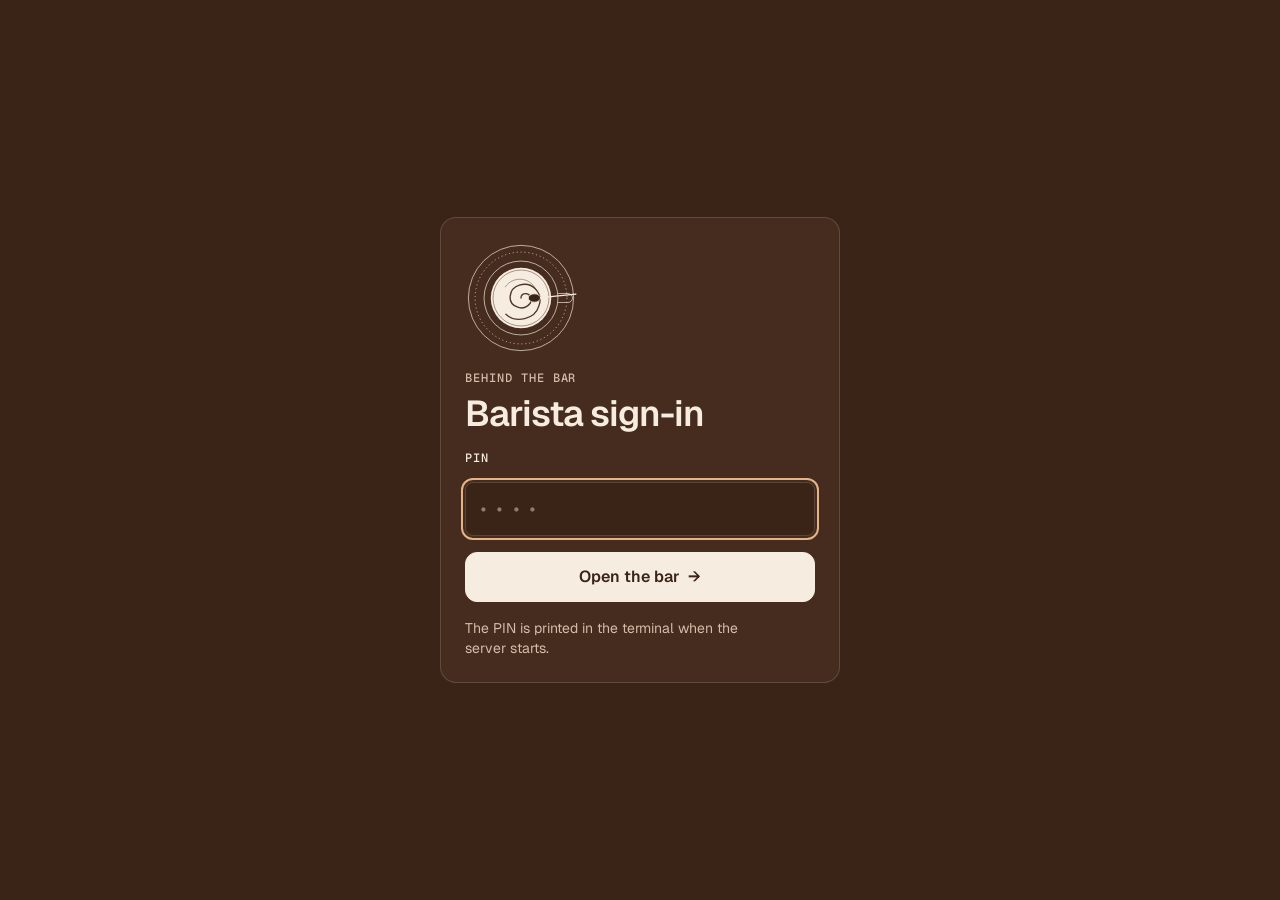
==== public/admin.html @ 58d8af4f "Build the coffee ordering app Guests order from their phone (name, drink, options, sugar, notes), fo" ====
<!doctype html>
<html lang="en">
<head>
<meta charset="utf-8">
<meta name="viewport" content="width=device-width, initial-scale=1, viewport-fit=cover">
<title>Barista · House Coffee Bar</title>
<meta name="description" content="The barista's side of the house coffee bar: the queue, the menu and the ready call.">
<meta name="theme-color" content="#3a2418">
<meta name="robots" content="noindex">
<link rel="icon" href="data:image/svg+xml,%3Csvg xmlns='http://www.w3.org/2000/svg' viewBox='0 0 64 64'%3E%3Ccircle cx='32' cy='32' r='30' fill='%232b1a12'/%3E%3Ccircle cx='32' cy='32' r='20' fill='%236b3f26'/%3E%3Cpath d='M32 26c0-4 6-5 7-1 2 6-5 10-10 8-8-3-6-14 2-16' fill='none' stroke='%23d9b38c' stroke-width='3' stroke-linecap='round'/%3E%3C/svg%3E">
<link rel="preconnect" href="https://fonts.googleapis.com">
<link rel="preconnect" href="https://fonts.gstatic.com" crossorigin>
<link href="https://fonts.googleapis.com/css2?family=Geist:wght@400;500;600&family=Geist+Mono:wght@500;600&display=swap" rel="stylesheet">
<link rel="stylesheet" href="app.css">
<link rel="stylesheet" href="admin.css">
</head>
<body class="admin">

<!-- PIN gate -->
<main class="login" id="login" hidden>
  <form class="login-box card" id="login-form" data-enter>
    <div class="login-cup" id="login-cup"></div>
    <div>
      <span class="label mute">Behind the bar</span>
      <h1>Barista sign-in</h1>
    </div>
    <label class="label" for="pin">PIN</label>
    <input class="input pin" id="pin" inputmode="numeric" autocomplete="current-password" type="password" maxlength="12" placeholder="••••">
    <p class="error" id="pin-error" role="alert"></p>
    <button class="btn wide" type="submit">Open the bar <span class="arrow" aria-hidden="true">→</span></button>
    <p class="mute small-print">The PIN is printed in the terminal when the server starts.</p>
  </form>
</main>

<div id="app" hidden>
  <header class="bar dark">
    <div class="mark label">
      <svg viewBox="0 0 64 64" aria-hidden="true"><circle cx="32" cy="32" r="30" fill="#faf6f0"/><circle cx="32" cy="32" r="19" fill="#6b3f26"/><path d="M32 27c0-4 6-5 7-1 2 6-5 10-10 8-8-3-6-14 2-16" fill="none" stroke="#d9b38c" stroke-width="3" stroke-linecap="round"/></svg>
      <span data-house>House Coffee Bar</span>
    </div>
    <label class="switch" title="Let guests place orders">
      <input type="checkbox" id="open-toggle">
      <span class="switch-track" aria-hidden="true"><span class="switch-knob"></span></span>
      <span class="switch-label" id="open-label">Open</span>
    </label>
  </header>

  <nav class="tabs" aria-label="Barista sections">
    <div class="tabs-inner" role="tablist">
      <button role="tab" class="tab" data-tab="queue" aria-selected="true">Queue <span class="count" id="tab-count"></span></button>
      <button role="tab" class="tab" data-tab="menu" aria-selected="false">Menu</button>
      <button role="tab" class="tab" data-tab="options" aria-selected="false">Options</button>
      <button role="tab" class="tab" data-tab="settings" aria-selected="false">Settings</button>
    </div>
  </nav>

  <main class="admin-main">
    <!-- QUEUE -->
    <section class="panel" id="tab-queue" role="tabpanel" aria-labelledby="h-queue">
      <div class="panel-head">
        <h1 id="h-queue">Tonight's queue</h1>
        <p class="mute" id="guest-link"></p>
      </div>
      <div class="board">
        <div class="lane" data-lane="queued"><h2 class="lane-title">In line <span class="count" data-count="queued"></span></h2><div class="lane-body" id="lane-queued"></div></div>
        <div class="lane" data-lane="making"><h2 class="lane-title">Brewing <span class="count" data-count="making"></span></h2><div class="lane-body" id="lane-making"></div></div>
        <div class="lane" data-lane="ready"><h2 class="lane-title">Ready for pickup <span class="count" data-count="ready"></span></h2><div class="lane-body" id="lane-ready"></div></div>
      </div>
      <details class="history">
        <summary>Picked up &amp; cancelled <span class="count" id="history-count"></span></summary>
        <div id="history"></div>
      </details>
    </section>

    <!-- MENU -->
    <section class="panel" id="tab-menu" role="tabpanel" aria-labelledby="h-menu" hidden>
      <div class="panel-head">
        <h1 id="h-menu">What you're making</h1>
        <p class="mute">Switch a drink off when you run out of something. Guests only see what's on.</p>
      </div>
      <div class="split">
        <div id="menu-list" class="stack"></div>
        <form class="card form-card" id="drink-form">
          <h2 id="drink-form-title">Add a drink</h2>
          <input type="hidden" name="id">
          <div class="field"><label class="label" for="d-name">Name</label><input class="input" id="d-name" name="name" maxlength="40" placeholder="Cortado"></div>
          <div class="field"><label class="label" for="d-desc">Short description <span class="hint">Optional</span></label><input class="input" id="d-desc" name="description" maxlength="90" placeholder="Espresso cut with a little warm milk"></div>
          <fieldset class="field" style="border:0;padding:0;margin-inline:0"><legend class="label" style="margin-bottom:8px">Options guests can pick</legend><div class="chips" id="d-options"></div></fieldset>
          <p class="error" id="drink-error" role="alert"></p>
          <div class="row-actions">
            <button class="btn" type="submit" id="drink-submit">Add to the menu</button>
            <button class="text-btn" type="button" id="drink-cancel" hidden>Cancel edit</button>
          </div>
        </form>
      </div>
    </section>

    <!-- OPTIONS -->
    <section class="panel" id="tab-options" role="tabpanel" aria-labelledby="h-options" hidden>
      <div class="panel-head">
        <h1 id="h-options">Drink options</h1>
        <p class="mute">Milk, temperature, shots, syrups. The first choice is the default.</p>
      </div>
      <div class="split">
        <div id="group-list" class="stack"></div>
        <form class="card form-card" id="group-form">
          <h2 id="group-form-title">Add an option</h2>
          <input type="hidden" name="id">
          <div class="field"><label class="label" for="g-name">Name</label><input class="input" id="g-name" name="name" maxlength="30" placeholder="Syrup"></div>
          <div class="field"><label class="label" for="g-choices">Choices <span class="hint">Comma separated</span></label><input class="input" id="g-choices" name="choices" placeholder="None, Vanilla, Caramel, Hazelnut"></div>
          <p class="error" id="group-error" role="alert"></p>
          <div class="row-actions">
            <button class="btn" type="submit" id="group-submit">Add option</button>
            <button class="text-btn" type="button" id="group-cancel" hidden>Cancel edit</button>
          </div>
        </form>
      </div>
    </section>

    <!-- SETTINGS -->
    <section class="panel" id="tab-settings" role="tabpanel" aria-labelledby="h-settings" hidden>
      <div class="panel-head"><h1 id="h-settings">Settings</h1></div>
      <div class="split">
        <form class="card form-card" id="settings-form">
          <h2>Your bar</h2>
          <div class="field"><label class="label" for="s-house">Bar name</label><input class="input" id="s-house" name="houseName" maxlength="40"></div>
          <div class="field"><label class="label" for="s-pin">New PIN <span class="hint">Leave blank to keep it</span></label><input class="input" id="s-pin" name="pin" type="password" inputmode="numeric" autocomplete="new-password" maxlength="12"></div>
          <p class="error" id="settings-error" role="alert"></p>
          <div class="row-actions"><button class="btn" type="submit">Save settings</button></div>
        </form>
        <div class="card form-card">
          <h2>Sounds</h2>
          <p class="mute">A two-note chime plays here when a new order comes in. Browsers need one tap before they allow sound.</p>
          <div class="row-actions"><button class="btn line" type="button" id="test-sound">Play the chime</button></div>
          <hr class="rule">
          <button class="text-btn" type="button" id="sign-out">Sign out of this device</button>
        </div>
      </div>
    </section>
  </main>
</div>

<div class="toast" id="toast" role="status" aria-live="polite"></div>

<script src="common.js"></script>
<script src="admin.js"></script>
</body>
</html>
---- public/app.css ----
/* Coffee Cart — warm brown, mobile first. One typeface (Geist), Geist Mono for numbers and labels.
   Sizes sit on the Tailwind type scale; spacing uses 2/4/8/12/16/24/32/40/48/64/80/96 only. */
:root {
  --bg: #3a2418;
  --surface: #452c1e;
  --raised: #523625;
  --ink: #f6ecdf;
  --mute: #d2bda9;
  --line: rgba(246, 236, 223, .16);
  --line-strong: rgba(246, 236, 223, .42);
  --crema: #e3b488;
  --ok: #b4d99a;
  --warn: #f0a37e;
  --sans: "Geist", system-ui, -apple-system, "Segoe UI", sans-serif;
  --mono: "Geist Mono", ui-monospace, "SFMono-Regular", Menlo, monospace;
  --ease: cubic-bezier(0.22, 1, 0.36, 1);
  --gutter: 16px;
  --nav: 64px;
  color-scheme: dark;
}
@media (min-width: 768px) { :root { --gutter: 32px; } }

* { box-sizing: border-box; }
html { -webkit-text-size-adjust: 100%; scroll-behavior: smooth; background: var(--bg); }
body { margin: 0; background: var(--bg); color: var(--ink); font: 400 16px/24px var(--sans); -webkit-font-smoothing: antialiased; }
img, svg, canvas { display: block; }
button, input, textarea { font: inherit; color: inherit; }
a { color: inherit; }
h1, h2, h3, p { margin: 0; }
h1, h2, h3 { text-wrap: balance; letter-spacing: -0.03em; }
p { text-wrap: pretty; }
em { font-style: normal; color: var(--crema); }
::selection { background: var(--ink); color: var(--bg); }
.sr-only { position: absolute; width: 1px; height: 1px; overflow: hidden; clip: rect(0 0 0 0); white-space: nowrap; }
.skip { position: fixed; left: 16px; top: -96px; z-index: 100; background: var(--ink); color: var(--bg); padding: 12px 16px; border-radius: 8px; text-decoration: none; }
.skip:focus { top: 8px; }
:focus-visible { outline: 2px solid var(--crema); outline-offset: 2px; border-radius: 4px; }

/* ---------- text styles ---------- */
.heading-1 { font: 600 48px/1 var(--sans); }
.heading-2 { font: 600 36px/40px var(--sans); }
.heading-3 { font: 600 30px/36px var(--sans); }
.heading-5 { font: 600 24px/32px var(--sans); }
@media (min-width: 768px) {
  .heading-1 { font-size: 72px; }
  .heading-2 { font: 600 48px/1 var(--sans); }
  .heading-3 { font: 600 36px/40px var(--sans); }
}
.title-2 { font: 500 18px/28px var(--sans); letter-spacing: -0.01em; }
.body-3 { font: 400 16px/24px var(--sans); }
.body-6 { font: 400 14px/20px var(--sans); }
.label, .caption-4 { font: 500 12px/16px var(--mono); letter-spacing: .08em; text-transform: uppercase; }
.mute { color: var(--mute); }

/* ---------- floating nav ---------- */
.bar {
  position: fixed; top: 12px; left: 50%; transform: translateX(-50%); z-index: 30;
  display: flex; align-items: center; justify-content: space-between; gap: 16px;
  width: max-content; max-width: calc(100% - 32px);
  padding: 8px 8px 8px 12px; border-radius: 16px;
  background: rgba(69, 44, 30, .72); border: 1px solid var(--line);
  backdrop-filter: blur(16px); -webkit-backdrop-filter: blur(16px);
}
.mark { display: inline-flex; align-items: center; gap: 8px; min-height: 32px; text-decoration: none; min-width: 0; }
.mark span { white-space: nowrap; overflow: hidden; text-overflow: ellipsis; }
.mark svg { width: 20px; height: 20px; flex: none; }
.status { display: inline-flex; align-items: center; gap: 8px; white-space: nowrap; padding: 8px 12px; border-radius: 8px; background: var(--raised); }
.dot { width: 8px; height: 8px; border-radius: 50%; background: var(--ok); animation: blink 2.4s var(--ease) infinite alternate; }
.status.closed .dot { background: var(--warn); animation: none; }
@keyframes blink { to { opacity: .3; } }

/* ---------- buttons ---------- */
.btn {
  display: inline-flex; align-items: center; justify-content: center; gap: 8px;
  min-height: 48px; padding: 12px 16px; border-radius: 12px;
  border: 1px solid var(--ink); background: var(--ink); color: var(--bg);
  font: 600 16px/24px var(--sans); text-decoration: none; cursor: pointer;
  transition: transform .5s var(--ease), opacity .3s var(--ease);
}
.btn:hover { transform: translateY(-2px); }
.btn:active { transform: scale(.98); }
.btn[disabled] { opacity: .5; cursor: not-allowed; transform: none; }
.btn .arrow { transition: transform .5s var(--ease); }
.btn:hover .arrow { transform: translateX(4px); }
.btn.line { background: transparent; color: var(--ink); border-color: var(--line-strong); }
.btn.wide { width: 100%; }
.btn.small { min-height: 44px; padding: 8px 12px; font: 600 14px/20px var(--sans); border-radius: 8px; }
.btn.ok { background: var(--ok); border-color: var(--ok); }

.text-btn {
  display: inline-flex; align-items: center; min-height: 44px; padding: 0 4px;
  background: none; border: 0; cursor: pointer; text-decoration: underline; text-underline-offset: 4px;
  text-decoration-color: var(--line-strong);
  font: 500 14px/20px var(--sans); color: var(--mute);
  transition: opacity .3s var(--ease);
}
.text-btn:hover { color: var(--ink); }
.text-btn:active { transform: translateY(1px); }

/* ---------- hero ---------- */
.hero {
  position: relative; min-height: 100svh; overflow: hidden;
  display: grid; grid-template-rows: 1fr auto; gap: 24px;
  padding: calc(var(--nav) + 24px) var(--gutter) 32px;
}
.dots { position: absolute; inset: 0; width: 100%; height: 100%; pointer-events: none; }
.hero > :not(.dots) { position: relative; }
.hero-cup { align-self: center; justify-self: center; width: min(64vw, 288px); aspect-ratio: 1; color: var(--ink); }
.hero-copy { display: grid; gap: 16px; max-width: 680px; }
.hero h1 { background: linear-gradient(90deg, #fffaf3, #c9ae95); -webkit-background-clip: text; background-clip: text; color: transparent; padding-bottom: 4px; }
.hero-copy p { max-width: 680px; color: var(--mute); }
.proof { display: flex; flex-wrap: wrap; gap: 8px; }
.proof span { padding: 8px 12px; border-radius: 8px; border: 1px solid var(--line); background: rgba(58, 36, 24, .6); }
.proof b { font-weight: 500; color: var(--crema); }
@media (min-width: 768px) {
  .hero { grid-template-rows: 1fr; grid-template-columns: 1fr auto; align-items: end; gap: 48px; padding-bottom: 64px; max-width: 1152px; margin: 0 auto; }
  .hero-cup { order: 2; align-self: center; width: min(32vw, 384px); }
  .hero-copy .btn { width: max-content; }
}
[data-enter] .hero-cup, [data-enter] .hero-copy > * { animation: rise .8s var(--ease) both; }
[data-enter] .hero-copy > :nth-child(2) { animation-delay: .06s; }
[data-enter] .hero-copy > :nth-child(3) { animation-delay: .12s; }
[data-enter] .hero-copy > :nth-child(4) { animation-delay: .18s; }
[data-enter] .hero-copy > :nth-child(5) { animation-delay: .24s; }
@keyframes rise { from { opacity: 0; transform: translateY(32px); } }

/* ---------- sections ---------- */
.sect { padding: 64px var(--gutter); display: grid; gap: 24px; scroll-margin-top: var(--nav); max-width: 768px; margin: 0 auto; }
.sect-head { display: grid; gap: 12px; }
.reveal { opacity: 0; transform: translateY(32px); transition: opacity .7s var(--ease), transform .7s var(--ease); }
.reveal.in { opacity: 1; transform: none; }

/* ---------- form ---------- */
#order-form { display: grid; gap: 12px; }
.step { margin: 0; min-width: 0; display: grid; gap: 12px; padding: 16px; border: 1px solid var(--line); border-radius: 16px; background: var(--surface); }
.step-head { display: flex; justify-content: space-between; gap: 12px; }
.input, .textarea {
  width: 100%; min-height: 48px; padding: 12px; border-radius: 8px;
  border: 1px solid var(--line); background: var(--bg); font: 500 18px/28px var(--sans);
  transition: opacity .3s var(--ease);
}
.textarea { font: 400 16px/24px var(--sans); min-height: 80px; resize: vertical; }
.input::placeholder, .textarea::placeholder { color: rgba(246, 236, 223, .45); }
.input:focus, .textarea:focus { outline: 2px solid var(--crema); outline-offset: 2px; }
.input, .textarea { scroll-margin: 96px 0; }
.error { color: var(--warn); font: 500 14px/20px var(--sans); }
.error:empty { display: none; }

.menu { display: grid; gap: 8px; }
.drink { position: relative; display: block; cursor: pointer; }
.drink input { position: absolute; opacity: 0; pointer-events: none; scroll-margin: 96px 0; }
.drink-row {
  display: grid; grid-template-columns: 24px minmax(0, 1fr) 24px; gap: 4px 12px; align-items: center;
  padding: 12px; min-height: 64px; border-radius: 8px; border: 1px solid var(--line); background: var(--bg);
  transition: transform .5s var(--ease);
}
.drink-row .n { font: 500 12px/16px var(--mono); color: var(--mute); }
.drink-row .name { font: 600 20px/28px var(--sans); letter-spacing: -0.02em; }
.drink-row .desc { grid-column: 2; font: 400 14px/20px var(--sans); color: var(--mute); }
.drink-row::after { content: ""; grid-column: 3; grid-row: 1 / span 2; width: 20px; height: 20px; border-radius: 50%; border: 1px solid var(--line-strong); }
.drink:hover .drink-row { transform: translateY(-2px); }
.drink:active .drink-row { transform: scale(.98); }
.drink input:checked + .drink-row { background: var(--ink); color: var(--bg); border-color: var(--ink); }
.drink input:checked + .drink-row .n, .drink input:checked + .drink-row .desc { color: #6b4a36; }
.drink input:checked + .drink-row::after { border: 6px solid var(--bg); }
.drink input:focus-visible + .drink-row { outline: 2px solid var(--crema); outline-offset: 2px; }

.opt-groups { display: grid; gap: 16px; }
.opt-group { display: grid; gap: 8px; border: 0; padding: 0; margin: 0; min-width: 0; }
.opt-group[hidden], .step[hidden] { display: none; }
.toggles { display: flex; flex-wrap: wrap; gap: 8px; }
.toggle, .level { position: relative; }
.toggle input, .level input { position: absolute; opacity: 0; pointer-events: none; scroll-margin: 96px 0; }
.toggle span, .level span {
  display: inline-flex; align-items: center; justify-content: center; min-height: 44px; padding: 8px 16px;
  border-radius: 8px; border: 1px solid var(--line); background: var(--bg); cursor: pointer;
  font: 500 14px/20px var(--sans); transition: transform .5s var(--ease);
}
.toggle span:active, .level span:active { transform: scale(.98); }
.toggle input:checked + span, .level input:checked + span { background: var(--ink); color: var(--bg); border-color: var(--ink); }
.toggle input:focus-visible + span, .level input:focus-visible + span { outline: 2px solid var(--crema); outline-offset: 2px; }

.sugar { display: grid; grid-template-columns: 80px minmax(0, 1fr); gap: 16px; align-items: center; }
.sugar-cup { width: 80px; height: 80px; color: var(--ink); }
.sugar-cup .cube { transition: transform .5s var(--ease), opacity .3s var(--ease); }
.sugar-cup .cube.off { transform: translateY(-40px); opacity: 0; }
.sugar-now { font: 600 20px/28px var(--sans); letter-spacing: -0.02em; margin-bottom: 8px; }
.levels { display: grid; grid-template-columns: repeat(5, minmax(0, 1fr)); gap: 4px; }
.level span { width: 100%; padding: 8px 0; font-family: var(--mono); }
.level.fill span { background: var(--raised); }

.submit { position: sticky; bottom: 0; z-index: 5; padding: 12px 0 16px; background: var(--bg); }
.submit .btn { width: 100%; min-height: 56px; justify-content: space-between; padding: 12px 24px; }

/* ---------- ticket ---------- */
.ticket { display: grid; gap: 16px; padding: 24px 16px; border: 1px solid var(--line); border-radius: 16px; background: var(--surface); margin-bottom: 12px; }
.ticket-main { display: grid; grid-template-columns: minmax(0, 1fr) 112px; gap: 16px; align-items: center; }
.ticket-no { font: 600 96px/1 var(--mono); letter-spacing: -0.06em; }
.ticket-no small { display: block; font: 500 12px/16px var(--mono); letter-spacing: .08em; text-transform: uppercase; color: var(--mute); margin-bottom: 8px; }
.ticket-art { width: 112px; height: 112px; color: var(--ink); }
.ticket h3 { font: 600 24px/32px var(--sans); }
.ticket .spec { color: var(--mute); }
.track { list-style: none; margin: 0; padding: 0; display: grid; grid-template-columns: repeat(3, 1fr); gap: 4px; }
.track li { display: grid; gap: 8px; color: var(--mute); }
.track li::before { content: ""; height: 4px; border-radius: 2px; background: var(--line); transform-origin: left; }
.track li.done, .track li.now { color: var(--ink); }
.track li.done::before { background: var(--ink); }
.track li.now::before { background: var(--crema); animation: brew 1.6s var(--ease) infinite alternate; }
@keyframes brew { from { transform: scaleX(.2); opacity: .5; } to { transform: scaleX(1); opacity: 1; } }
.ticket.is-ready { border-color: var(--ok); }
.ticket.is-ready .ticket-no { color: var(--ok); }
.say { font: 500 18px/28px var(--sans); }
.row { display: flex; flex-wrap: wrap; gap: 8px 24px; align-items: center; }

/* ---------- queue ---------- */
.queue { list-style: none; margin: 0; padding: 0; display: grid; gap: 8px; }
.q {
  display: grid; grid-template-columns: 40px minmax(0, 1fr) auto; gap: 0 12px; align-items: center;
  padding: 12px 16px; border-radius: 12px; border: 1px solid var(--line); background: var(--surface);
}
.q .no { grid-row: 1 / span 2; font: 500 20px/28px var(--mono); color: var(--crema); }
.q .who { font: 600 18px/28px var(--sans); letter-spacing: -0.01em; overflow: hidden; text-overflow: ellipsis; white-space: nowrap; }
.q .what { grid-column: 2; grid-row: 2; color: var(--mute); overflow: hidden; text-overflow: ellipsis; white-space: nowrap; }
.q .st { grid-row: 1 / span 2; grid-column: 3; padding: 8px 12px; border-radius: 8px; background: var(--raised); }
.q.mine { border-color: var(--crema); }
.q.mine .who::after { content: " · you"; font-weight: 400; color: var(--crema); }
.st.making { color: var(--crema); }
.st.ready { color: var(--bg); background: var(--ok) !important; }
.empty { display: grid; grid-template-columns: 64px minmax(0, 1fr); gap: 16px; align-items: center; padding: 16px; border: 1px solid var(--line); border-radius: 16px; background: var(--surface); }
.empty .cup { width: 64px; height: 64px; color: var(--ink); }
.empty p { font: 500 18px/28px var(--sans); }

/* ---------- tagline reveal ---------- */
.tagline { padding: 96px var(--gutter); max-width: 768px; margin: 0 auto; }
.tagline p { max-width: 680px; }
.tagline .w { opacity: .3; transition: opacity .5s var(--ease); }
.tagline .w.on { opacity: 1; }

/* ---------- closing ---------- */
.closing { padding: 64px var(--gutter) 96px; max-width: 768px; margin: 0 auto; display: grid; gap: 24px; justify-items: start; }
.closing .cup { width: 96px; height: 96px; color: var(--ink); }
.closing .btn { width: 100%; justify-content: space-between; padding: 12px 24px; min-height: 56px; }
.foot { display: flex; justify-content: space-between; gap: 16px; flex-wrap: wrap; padding: 24px var(--gutter) 32px; color: var(--mute); }

/* ---------- cup ---------- */
.stir { width: 100%; height: 100%; overflow: visible; }
.stir .swirl { transform-origin: 100px 100px; animation: spin 7s linear infinite; }
.stir .spoon { transform-origin: 100px 100px; animation: spin 3s cubic-bezier(.45, .05, .55, .95) infinite; }
.stir .ring { transform-origin: 100px 100px; animation: ring 3s var(--ease) infinite; }
.stir.idle .spoon, .stir.idle .ring { animation-play-state: paused; }
.stir.idle .swirl { animation-duration: 40s; }
@keyframes spin { to { transform: rotate(360deg); } }
@keyframes ring { from { transform: scale(.5); opacity: .7; } to { transform: scale(1); opacity: 0; } }
.steam path { animation: steam 3s var(--ease) infinite; opacity: 0; }
.steam path:nth-child(2) { animation-delay: 1s; }
.steam path:nth-child(3) { animation-delay: 2s; }
@keyframes steam { 0% { opacity: 0; transform: translateY(8px); } 35% { opacity: .9; } 100% { opacity: 0; transform: translateY(-12px); } }

/* ---------- ready overlay (inverted: cream paper, brown ink) ---------- */
.ready {
  position: fixed; inset: 0; z-index: 60; background: var(--ink); color: var(--bg);
  display: grid; grid-template-rows: auto 1fr auto; gap: 24px; padding: 24px var(--gutter) 32px;
  animation: fade .5s var(--ease) both;
}
.ready[hidden] { display: none; }
.ready-top { display: flex; justify-content: space-between; gap: 16px; }
.ready-mid { display: grid; align-content: center; gap: 24px; }
.ready-art { width: 160px; height: 160px; color: var(--bg); animation: rise .8s var(--ease) both; }
.ready h2 { max-width: 680px; animation: rise .8s var(--ease) .08s both; }
.ready h2 em { color: #8a5632; }
.ready .btn { background: var(--bg); color: var(--ink); border-color: var(--bg); min-height: 56px; width: 100%; max-width: 480px; justify-content: space-between; padding: 12px 24px; }
@keyframes fade { from { opacity: 0; } }

/* ---------- toast ---------- */
.toast {
  position: fixed; left: 50%; bottom: 16px; z-index: 70; transform: translate(-50%, 24px); opacity: 0; pointer-events: none;
  background: var(--ink); color: var(--bg); padding: 12px 16px; border-radius: 12px; max-width: calc(100% - 32px); width: max-content;
  font: 500 14px/20px var(--sans); text-align: center;
  transition: transform .5s var(--ease), opacity .3s var(--ease);
}
.toast.show { transform: translate(-50%, 0); opacity: 1; }

@media (prefers-reduced-motion: reduce) {
  *, *::before, *::after { animation-duration: .001ms !important; animation-iteration-count: 1 !important; }
  .reveal { transform: none; transition: opacity .3s; }
  .tagline .w { opacity: 1; transition: none; }
  .steam path { opacity: .6; }
  .btn:hover, .drink:hover .drink-row { transform: none; }
}
---- public/admin.css ----
/* Barista side: same warm brown system, laid out for a phone held behind the bar */
.admin h1 { font: 600 36px/40px var(--sans); }
.admin h2 { font: 600 24px/32px var(--sans); }
.admin h3 { font: 600 20px/28px var(--sans); letter-spacing: -0.02em; }

/* sign in */
.login { min-height: 100svh; display: grid; place-items: center; padding: 24px 16px; }
.login[hidden] { display: none; }
.login-box { width: min(400px, 100%); display: grid; gap: 16px; padding: 24px; border: 1px solid var(--line); border-radius: 16px; background: var(--surface); }
.login-box > * { animation: rise .8s var(--ease) both; }
.login-cup { width: 112px; height: 112px; color: var(--ink); }
.login-box > div:nth-child(2) { display: grid; gap: 8px; }
.pin { letter-spacing: .3em; font-family: var(--mono); }
.small-print { font: 400 14px/20px var(--sans); }

/* top bar: full width here, not the floating pill */
.bar.dark {
  position: sticky; top: 0; left: 0; transform: none; width: 100%; max-width: none;
  border-radius: 0; border-width: 0; padding: 8px 16px; min-height: 56px;
  background: rgba(58, 36, 24, .88);
}

/* switch */
.switch { display: inline-flex; align-items: center; gap: 8px; cursor: pointer; min-height: 44px; font: 500 12px/16px var(--mono); letter-spacing: .08em; text-transform: uppercase; }
.switch input { position: absolute; opacity: 0; pointer-events: none; }
.switch-track { width: 48px; height: 28px; border-radius: 16px; background: var(--raised); border: 1px solid var(--line-strong); position: relative; transition: opacity .3s var(--ease); }
.switch-knob { position: absolute; top: 3px; left: 3px; width: 20px; height: 20px; border-radius: 50%; background: var(--mute); transition: transform .5s var(--ease); }
.switch input:checked + .switch-track { background: var(--ok); border-color: var(--ok); }
.switch input:checked + .switch-track .switch-knob { transform: translateX(20px); background: var(--bg); }
.switch input:focus-visible + .switch-track { outline: 2px solid var(--crema); outline-offset: 2px; }

/* tabs */
.tabs { position: sticky; top: 56px; z-index: 15; background: var(--bg); padding: 8px 16px; }
.tabs-inner { display: grid; grid-template-columns: repeat(4, minmax(0, 1fr)); gap: 4px; padding: 4px; border-radius: 12px; background: var(--surface); border: 1px solid var(--line); max-width: 640px; margin: 0 auto; }
.tab { border: 0; background: none; cursor: pointer; min-height: 40px; border-radius: 8px; font: 500 14px/20px var(--sans); color: var(--mute); transition: opacity .3s var(--ease); white-space: nowrap; }
.tab:active { transform: scale(.98); }
.tab[aria-selected="true"] { background: var(--ink); color: var(--bg); }
.count { margin-left: 4px; font-family: var(--mono); color: var(--crema); }
.tab[aria-selected="true"] .count { color: #8a5632; }
.count:empty { display: none; }

.admin-main { padding: 0 16px 96px; max-width: 1152px; margin: 0 auto; }
.panel[hidden] { display: none; }
.panel-head { display: grid; gap: 8px; padding: 24px 0; }
.panel-head p { color: var(--mute); }

/* board */
.board { display: grid; gap: 24px; }
@media (min-width: 900px) { .board { grid-template-columns: repeat(3, minmax(0, 1fr)); gap: 16px; align-items: start; } }
.lane { display: grid; gap: 12px; }
.lane-title { font: 500 12px/16px var(--mono) !important; letter-spacing: .08em; text-transform: uppercase; color: var(--mute); display: flex; }
.lane[data-lane="making"] .lane-title { color: var(--crema); }
.lane[data-lane="ready"] .lane-title { color: var(--ok); }
.lane-body { display: grid; gap: 8px; }
.lane-empty { padding: 16px; border: 1px dashed var(--line-strong); border-radius: 12px; color: var(--mute); font: 400 14px/20px var(--sans); }

.order { display: grid; gap: 12px; padding: 16px; border: 1px solid var(--line); border-radius: 16px; background: var(--surface); }
.order.fresh { border-color: var(--crema); animation: rise .5s var(--ease) both; }
.order-head { display: grid; grid-template-columns: auto minmax(0, 1fr) auto; gap: 12px; align-items: center; }
.order-no { font: 600 36px/40px var(--mono); letter-spacing: -0.04em; color: var(--crema); }
.order-who b { display: block; font: 600 20px/28px var(--sans); letter-spacing: -0.02em; overflow: hidden; text-overflow: ellipsis; white-space: nowrap; }
.order-who span { font: 400 14px/20px var(--sans); color: var(--mute); }
.order-time { font: 500 12px/16px var(--mono); color: var(--mute); white-space: nowrap; }
.order-mini { width: 48px; height: 48px; color: var(--ink); }
.order-specs { display: flex; flex-wrap: wrap; gap: 4px; }
.spec-chip { padding: 4px 8px; border-radius: 8px; background: var(--raised); font: 500 14px/20px var(--sans); }
.spec-chip.sugar { display: inline-flex; align-items: center; gap: 8px; }
.cubes { display: inline-flex; gap: 2px; }
.cube-dot { width: 8px; height: 8px; border-radius: 2px; border: 1px solid var(--ink); }
.cube-dot.on { background: var(--ink); }
.order-note { padding: 8px 12px; border-radius: 8px; background: var(--bg); font: 400 14px/20px var(--sans); }
.order-actions { display: flex; flex-wrap: wrap; gap: 4px 12px; align-items: center; }
.order-actions .btn { flex: 1 1 auto; min-height: 48px; }
.pinged { font: 500 12px/16px var(--mono); color: var(--ok); }

.history { margin-top: 32px; }
.history summary { cursor: pointer; padding: 12px 0; min-height: 44px; font: 500 12px/16px var(--mono); letter-spacing: .08em; text-transform: uppercase; color: var(--mute); }
.history-row { display: grid; grid-template-columns: 40px minmax(0, 1fr) auto; gap: 4px 12px; align-items: center; padding: 8px 12px; margin-bottom: 4px; border-radius: 8px; background: var(--surface); }
.history-row .text-btn { grid-column: 2 / -1; justify-self: start; min-height: 32px; }
.q-no { font: 500 16px/24px var(--mono); color: var(--crema); }
.tag { font: 500 12px/16px var(--mono); text-transform: uppercase; letter-spacing: .08em; color: var(--mute); }

/* menu, options, settings */
.split { display: grid; gap: 24px; }
@media (min-width: 900px) { .split { grid-template-columns: minmax(0, 1.3fr) minmax(0, 1fr); align-items: start; } }
.stack { display: grid; gap: 8px; }
.form-card { display: grid; gap: 16px; padding: 16px; border: 1px solid var(--line); border-radius: 16px; background: var(--surface); align-content: start; }
.field { display: grid; gap: 8px; border: 0; padding: 0; margin: 0; min-width: 0; }
.field .label { display: flex; justify-content: space-between; gap: 8px; }
.hint { color: var(--mute); }
.row-actions { display: flex; flex-wrap: wrap; gap: 8px 16px; align-items: center; }
.chips { display: flex; flex-wrap: wrap; gap: 8px; }
.chip { position: relative; }
.chip input { position: absolute; opacity: 0; pointer-events: none; }
.chip span { display: inline-flex; align-items: center; min-height: 44px; padding: 8px 16px; border-radius: 8px; border: 1px solid var(--line); background: var(--bg); cursor: pointer; font: 500 14px/20px var(--sans); transition: transform .5s var(--ease); }
.chip span:active { transform: scale(.98); }
.chip input:checked + span { background: var(--ink); color: var(--bg); border-color: var(--ink); }
.chip input:focus-visible + span { outline: 2px solid var(--crema); outline-offset: 2px; }

.item { display: grid; grid-template-columns: minmax(0, 1fr); gap: 12px; padding: 16px; border: 1px solid var(--line); border-radius: 16px; background: var(--surface); transition: opacity .3s var(--ease); }
.item.off { opacity: .55; }
.item .glyph { display: none; }
.item p { color: var(--mute); font: 400 14px/20px var(--sans); }
.item .meta { font: 500 12px/16px var(--mono); color: var(--mute); text-transform: uppercase; letter-spacing: .08em; margin-top: 8px; }
.item-actions { display: flex; align-items: center; gap: 4px 16px; flex-wrap: wrap; }
.item-actions .switch { margin-right: auto; }
.rule { border: 0; height: 1px; background: var(--line); margin: 8px 0 0; }
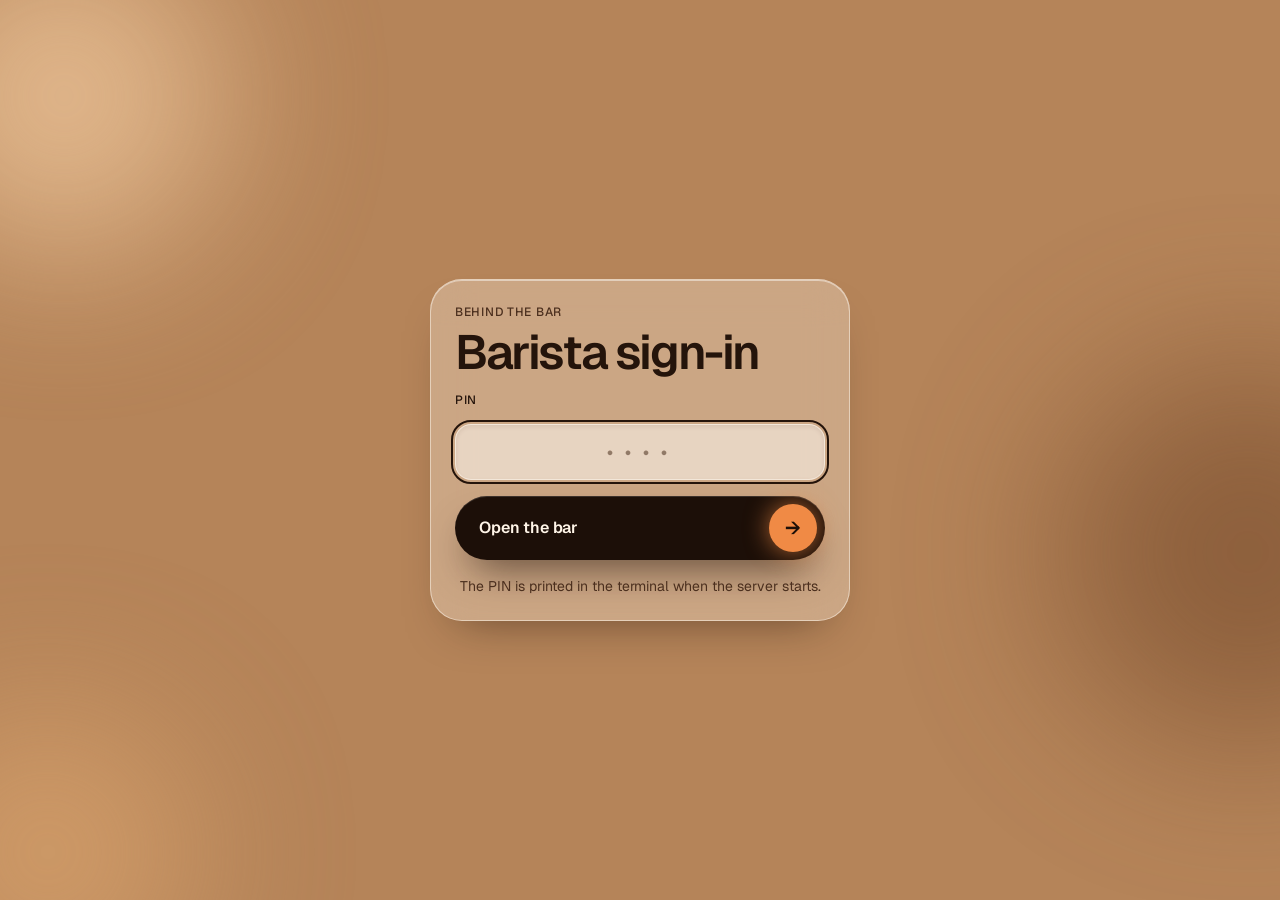
==== commit db08d7dc: "Redesign the app: caramel, glass cards, glowing ASCII cup Rebuild the guest and barista pages with a" ====
--- a/public/admin.html
+++ b/public/admin.html
@@ -5,7 +5,7 @@
 <meta name="viewport" content="width=device-width, initial-scale=1, viewport-fit=cover">
 <title>Barista · House Coffee Bar</title>
 <meta name="description" content="The barista's side of the house coffee bar: the queue, the menu and the ready call.">
-<meta name="theme-color" content="#3a2418">
+<meta name="theme-color" content="#b58459">
 <meta name="robots" content="noindex">
 <link rel="icon" href="data:image/svg+xml,%3Csvg xmlns='http://www.w3.org/2000/svg' viewBox='0 0 64 64'%3E%3Ccircle cx='32' cy='32' r='30' fill='%232b1a12'/%3E%3Ccircle cx='32' cy='32' r='20' fill='%236b3f26'/%3E%3Cpath d='M32 26c0-4 6-5 7-1 2 6-5 10-10 8-8-3-6-14 2-16' fill='none' stroke='%23d9b38c' stroke-width='3' stroke-linecap='round'/%3E%3C/svg%3E">
 <link rel="preconnect" href="https://fonts.googleapis.com">
@@ -15,6 +15,9 @@
 <link rel="stylesheet" href="admin.css">
 </head>
 <body class="admin">
+<div class="glow a" aria-hidden="true"></div>
+<div class="glow b" aria-hidden="true"></div>
+<div class="glow c" aria-hidden="true"></div>
 
 <!-- PIN gate -->
 <main class="login" id="login" hidden>
--- a/public/app.css
+++ b/public/app.css
@@ -1,289 +1,291 @@
-/* Coffee Cart — warm brown, mobile first. One typeface (Geist), Geist Mono for numbers and labels.
-   Sizes sit on the Tailwind type scale; spacing uses 2/4/8/12/16/24/32/40/48/64/80/96 only. */
+/* Coffee Cart — premium, mobile first. Caramel ground, espresso ink, glass cards, one dark glowing stage.
+   Geist throughout (Geist Mono for numbers). Sizes on the Tailwind scale; spacing 2/4/8/12/16/24/32/40/48/64/80/96. */
 :root {
-  --bg: #3a2418;
-  --surface: #452c1e;
-  --raised: #523625;
-  --ink: #f6ecdf;
-  --mute: #d2bda9;
-  --line: rgba(246, 236, 223, .16);
-  --line-strong: rgba(246, 236, 223, .42);
-  --crema: #e3b488;
-  --ok: #b4d99a;
-  --warn: #f0a37e;
+  --bg: #b58459;
+  --ink: #24140b;
+  --soft: #4b2f1e;
+  --cream: #fff5e8;
+  --glass: rgba(255, 244, 230, .3);
+  --glass-strong: rgba(255, 244, 230, .5);
+  --edge: rgba(255, 250, 242, .5);
+  --dark: #1c0f08;
+  --dark-2: #2a180e;
+  --accent: #f08a45;
+  --ok: #2f6b3a;
+  --ok-glow: #9be08a;
   --sans: "Geist", system-ui, -apple-system, "Segoe UI", sans-serif;
   --mono: "Geist Mono", ui-monospace, "SFMono-Regular", Menlo, monospace;
   --ease: cubic-bezier(0.22, 1, 0.36, 1);
+  --lift: inset 0 1px 0 rgba(255, 255, 255, .45), 0 24px 48px -28px rgba(36, 20, 11, .6);
   --gutter: 16px;
-  --nav: 64px;
-  color-scheme: dark;
+  --nav: 72px;
+  color-scheme: light;
 }
 @media (min-width: 768px) { :root { --gutter: 32px; } }
 
 * { box-sizing: border-box; }
 html { -webkit-text-size-adjust: 100%; scroll-behavior: smooth; background: var(--bg); }
-body { margin: 0; background: var(--bg); color: var(--ink); font: 400 16px/24px var(--sans); -webkit-font-smoothing: antialiased; }
-img, svg, canvas { display: block; }
+body { margin: 0; background: var(--bg); color: var(--ink); font: 400 16px/24px var(--sans); -webkit-font-smoothing: antialiased; overflow-x: hidden; }
+svg, canvas { display: block; }
 button, input, textarea { font: inherit; color: inherit; }
-a { color: inherit; }
-h1, h2, h3, p { margin: 0; }
-h1, h2, h3 { text-wrap: balance; letter-spacing: -0.03em; }
+a { color: inherit; text-decoration: none; }
+h1, h2, h3, p, ol, ul, dl, dd, figure { margin: 0; padding: 0; }
+ol, ul { list-style: none; }
+h1, h2, h3 { text-wrap: balance; letter-spacing: -0.04em; }
 p { text-wrap: pretty; }
-em { font-style: normal; color: var(--crema); }
-::selection { background: var(--ink); color: var(--bg); }
+::selection { background: var(--ink); color: var(--cream); }
 .sr-only { position: absolute; width: 1px; height: 1px; overflow: hidden; clip: rect(0 0 0 0); white-space: nowrap; }
-.skip { position: fixed; left: 16px; top: -96px; z-index: 100; background: var(--ink); color: var(--bg); padding: 12px 16px; border-radius: 8px; text-decoration: none; }
+.skip { position: fixed; left: 16px; top: -96px; z-index: 100; background: var(--ink); color: var(--cream); padding: 12px 16px; border-radius: 12px; }
 .skip:focus { top: 8px; }
-:focus-visible { outline: 2px solid var(--crema); outline-offset: 2px; border-radius: 4px; }
+:focus-visible { outline: 2px solid var(--ink); outline-offset: 2px; border-radius: 8px; }
+
+/* soft pools of light and shade behind everything, so the glass has something to catch */
+.glow { position: fixed; z-index: 0; border-radius: 50%; filter: blur(80px); pointer-events: none; }
+.glow.a { width: 320px; height: 320px; left: -96px; top: -64px; background: #e6bd92; opacity: .9; }
+.glow.b { width: 384px; height: 384px; right: -160px; top: 40vh; background: #7d5131; opacity: .7; }
+.glow.c { width: 288px; height: 288px; left: -96px; bottom: -96px; background: #dba56f; opacity: .7; }
+body > main, body > footer, body > #app, body > .login { position: relative; z-index: 1; }
 
 /* ---------- text styles ---------- */
-.heading-1 { font: 600 48px/1 var(--sans); }
+.heading-1 { font: 600 60px/1 var(--sans); letter-spacing: -0.055em; }
 .heading-2 { font: 600 36px/40px var(--sans); }
-.heading-3 { font: 600 30px/36px var(--sans); }
-.heading-5 { font: 600 24px/32px var(--sans); }
-@media (min-width: 768px) {
-  .heading-1 { font-size: 72px; }
-  .heading-2 { font: 600 48px/1 var(--sans); }
-  .heading-3 { font: 600 36px/40px var(--sans); }
-}
-.title-2 { font: 500 18px/28px var(--sans); letter-spacing: -0.01em; }
+.heading-4 { font: 600 30px/36px var(--sans); }
+.title-1 { font: 500 20px/28px var(--sans); letter-spacing: -0.02em; }
 .body-3 { font: 400 16px/24px var(--sans); }
-.body-6 { font: 400 14px/20px var(--sans); }
-.label, .caption-4 { font: 500 12px/16px var(--mono); letter-spacing: .08em; text-transform: uppercase; }
-.mute { color: var(--mute); }
+.label { font: 500 12px/16px var(--sans); letter-spacing: .06em; text-transform: uppercase; }
+.mute { color: var(--soft); }
+@media (min-width: 768px) { .heading-1 { font-size: 96px; } .heading-2 { font: 600 48px/1 var(--sans); } }
+
+/* ---------- glass ---------- */
+.glass, .step, .q, .empty, .chip {
+  background: var(--glass); border: 1px solid var(--edge);
+  backdrop-filter: blur(20px) saturate(1.3); -webkit-backdrop-filter: blur(20px) saturate(1.3);
+  box-shadow: var(--lift);
+}
 
 /* ---------- floating nav ---------- */
 .bar {
   position: fixed; top: 12px; left: 50%; transform: translateX(-50%); z-index: 30;
-  display: flex; align-items: center; justify-content: space-between; gap: 16px;
-  width: max-content; max-width: calc(100% - 32px);
-  padding: 8px 8px 8px 12px; border-radius: 16px;
-  background: rgba(69, 44, 30, .72); border: 1px solid var(--line);
-  backdrop-filter: blur(16px); -webkit-backdrop-filter: blur(16px);
-}
-.mark { display: inline-flex; align-items: center; gap: 8px; min-height: 32px; text-decoration: none; min-width: 0; }
-.mark span { white-space: nowrap; overflow: hidden; text-overflow: ellipsis; }
-.mark svg { width: 20px; height: 20px; flex: none; }
-.status { display: inline-flex; align-items: center; gap: 8px; white-space: nowrap; padding: 8px 12px; border-radius: 8px; background: var(--raised); }
-.dot { width: 8px; height: 8px; border-radius: 50%; background: var(--ok); animation: blink 2.4s var(--ease) infinite alternate; }
-.status.closed .dot { background: var(--warn); animation: none; }
-@keyframes blink { to { opacity: .3; } }
+  display: flex; align-items: center; gap: 12px; width: max-content; max-width: calc(100% - 32px);
+  padding: 8px 8px 8px 16px; border-radius: 9999px;
+  background: rgba(255, 244, 230, .55); border: 1px solid var(--edge);
+  backdrop-filter: blur(20px) saturate(1.4); -webkit-backdrop-filter: blur(20px) saturate(1.4);
+  box-shadow: var(--lift);
+}
+.mark { display: inline-flex; align-items: center; gap: 8px; min-height: 32px; min-width: 0; font: 600 14px/20px var(--sans); letter-spacing: -0.01em; }
+.mark span:last-child { white-space: nowrap; overflow: hidden; text-overflow: ellipsis; }
+.mark i { width: 12px; height: 12px; border-radius: 50%; background: var(--ink); box-shadow: 0 0 0 3px rgba(36, 20, 11, .15); flex: none; }
+.status { display: inline-flex; align-items: center; gap: 8px; white-space: nowrap; padding: 8px 12px; border-radius: 9999px; background: var(--dark); color: var(--cream); font: 500 12px/16px var(--sans); }
+.status::before { content: ""; width: 8px; height: 8px; border-radius: 50%; background: var(--ok-glow); box-shadow: 0 0 12px var(--ok-glow); animation: blink 1.8s var(--ease) infinite alternate; }
+.status.closed::before { background: var(--accent); box-shadow: 0 0 12px var(--accent); animation: none; }
+@keyframes blink { to { opacity: .35; } }
 
 /* ---------- buttons ---------- */
 .btn {
-  display: inline-flex; align-items: center; justify-content: center; gap: 8px;
-  min-height: 48px; padding: 12px 16px; border-radius: 12px;
-  border: 1px solid var(--ink); background: var(--ink); color: var(--bg);
-  font: 600 16px/24px var(--sans); text-decoration: none; cursor: pointer;
+  display: flex; align-items: center; justify-content: space-between; gap: 16px; width: 100%;
+  min-height: 64px; padding: 8px 8px 8px 24px; border: 0; border-radius: 9999px; cursor: pointer;
+  background: var(--dark); color: var(--cream); font: 600 16px/24px var(--sans); letter-spacing: -0.01em;
+  box-shadow: inset 0 1px 0 rgba(255, 255, 255, .14), 0 20px 40px -16px rgba(28, 15, 8, .75);
   transition: transform .5s var(--ease), opacity .3s var(--ease);
 }
+.btn .arrow {
+  display: grid; place-items: center; width: 48px; height: 48px; border-radius: 50%; flex: none;
+  background: var(--accent); color: var(--dark); font-size: 20px; line-height: 1;
+  box-shadow: 0 0 24px rgba(240, 138, 69, .7); transition: transform .5s var(--ease);
+}
 .btn:hover { transform: translateY(-2px); }
+.btn:hover .arrow { transform: rotate(45deg); }
 .btn:active { transform: scale(.98); }
-.btn[disabled] { opacity: .5; cursor: not-allowed; transform: none; }
-.btn .arrow { transition: transform .5s var(--ease); }
-.btn:hover .arrow { transform: translateX(4px); }
-.btn.line { background: transparent; color: var(--ink); border-color: var(--line-strong); }
-.btn.wide { width: 100%; }
-.btn.small { min-height: 44px; padding: 8px 12px; font: 600 14px/20px var(--sans); border-radius: 8px; }
-.btn.ok { background: var(--ok); border-color: var(--ok); }
-
-.text-btn {
-  display: inline-flex; align-items: center; min-height: 44px; padding: 0 4px;
-  background: none; border: 0; cursor: pointer; text-decoration: underline; text-underline-offset: 4px;
-  text-decoration-color: var(--line-strong);
-  font: 500 14px/20px var(--sans); color: var(--mute);
-  transition: opacity .3s var(--ease);
-}
+.btn[disabled] { opacity: .55; cursor: not-allowed; transform: none; }
+.btn.line { background: var(--glass); color: var(--ink); border: 1px solid var(--edge); box-shadow: var(--lift); }
+.btn.small { min-height: 48px; padding: 8px 16px; font: 600 14px/20px var(--sans); justify-content: center; }
+.btn.ok { background: var(--ok); }
+.text-btn { display: inline-flex; align-items: center; gap: 8px; min-height: 44px; padding: 0 4px; background: none; border: 0; cursor: pointer; font: 500 14px/20px var(--sans); color: var(--soft); text-decoration: underline; text-underline-offset: 4px; text-decoration-color: rgba(36, 20, 11, .35); transition: opacity .3s var(--ease); }
 .text-btn:hover { color: var(--ink); }
 .text-btn:active { transform: translateY(1px); }
 
 /* ---------- hero ---------- */
-.hero {
-  position: relative; min-height: 100svh; overflow: hidden;
-  display: grid; grid-template-rows: 1fr auto; gap: 24px;
-  padding: calc(var(--nav) + 24px) var(--gutter) 32px;
-}
-.dots { position: absolute; inset: 0; width: 100%; height: 100%; pointer-events: none; }
-.hero > :not(.dots) { position: relative; }
-.hero-cup { align-self: center; justify-self: center; width: min(64vw, 288px); aspect-ratio: 1; color: var(--ink); }
-.hero-copy { display: grid; gap: 16px; max-width: 680px; }
-.hero h1 { background: linear-gradient(90deg, #fffaf3, #c9ae95); -webkit-background-clip: text; background-clip: text; color: transparent; padding-bottom: 4px; }
-.hero-copy p { max-width: 680px; color: var(--mute); }
-.proof { display: flex; flex-wrap: wrap; gap: 8px; }
-.proof span { padding: 8px 12px; border-radius: 8px; border: 1px solid var(--line); background: rgba(58, 36, 24, .6); }
-.proof b { font-weight: 500; color: var(--crema); }
-@media (min-width: 768px) {
-  .hero { grid-template-rows: 1fr; grid-template-columns: 1fr auto; align-items: end; gap: 48px; padding-bottom: 64px; max-width: 1152px; margin: 0 auto; }
-  .hero-cup { order: 2; align-self: center; width: min(32vw, 384px); }
-  .hero-copy .btn { width: max-content; }
-}
-[data-enter] .hero-cup, [data-enter] .hero-copy > * { animation: rise .8s var(--ease) both; }
+main { max-width: 720px; margin: 0 auto; }
+.hero { display: grid; gap: 32px; padding: calc(var(--nav) + 24px) var(--gutter) 48px; }
+.hero-copy { display: grid; gap: 16px; }
+.hero-copy h1, .hero-copy p { max-width: 680px; }
+.hero-copy p { color: var(--soft); font: 400 18px/28px var(--sans); }
+.stage {
+  position: relative; aspect-ratio: 1 / 1; border-radius: 32px; overflow: hidden;
+  background: var(--dark); border: 1px solid rgba(255, 255, 255, .1);
+  box-shadow: inset 0 1px 0 rgba(255, 255, 255, .12), inset 0 0 80px rgba(240, 138, 69, .12), 0 40px 80px -32px rgba(28, 15, 8, .85);
+}
+.stage canvas { width: 100%; height: 100%; filter: drop-shadow(0 0 6px rgba(243, 190, 140, .55)); }
+.stage .chip { position: absolute; }
+.chip {
+  display: grid; gap: 2px; padding: 12px 16px; border-radius: 16px;
+  background: rgba(255, 244, 230, .14); border-color: rgba(255, 255, 255, .22); color: var(--cream);
+  box-shadow: inset 0 1px 0 rgba(255, 255, 255, .2), 0 16px 32px -16px rgba(0, 0, 0, .6);
+}
+.chip .label { color: rgba(255, 245, 232, .7); }
+.chip b { font: 600 20px/28px var(--sans); letter-spacing: -0.03em; }
+.chip.tl { left: 16px; top: 16px; }
+.chip.br { right: 16px; bottom: 16px; text-align: right; }
+@media (min-width: 768px) { .stage { aspect-ratio: 16 / 10; } }
+
+[data-enter] .hero-copy > *, [data-enter] .stage { animation: rise .9s var(--ease) both; }
 [data-enter] .hero-copy > :nth-child(2) { animation-delay: .06s; }
 [data-enter] .hero-copy > :nth-child(3) { animation-delay: .12s; }
-[data-enter] .hero-copy > :nth-child(4) { animation-delay: .18s; }
-[data-enter] .hero-copy > :nth-child(5) { animation-delay: .24s; }
+[data-enter] .stage { animation-delay: .18s; }
 @keyframes rise { from { opacity: 0; transform: translateY(32px); } }
 
 /* ---------- sections ---------- */
-.sect { padding: 64px var(--gutter); display: grid; gap: 24px; scroll-margin-top: var(--nav); max-width: 768px; margin: 0 auto; }
-.sect-head { display: grid; gap: 12px; }
+.sect { padding: 32px var(--gutter) 48px; scroll-margin-top: var(--nav); display: grid; gap: 24px; }
+.sect-head { display: flex; align-items: end; justify-content: space-between; gap: 16px; }
+.sect-head .label { padding: 8px 12px; border-radius: 9999px; background: var(--glass-strong); border: 1px solid var(--edge); white-space: nowrap; }
 .reveal { opacity: 0; transform: translateY(32px); transition: opacity .7s var(--ease), transform .7s var(--ease); }
 .reveal.in { opacity: 1; transform: none; }
 
 /* ---------- form ---------- */
 #order-form { display: grid; gap: 12px; }
-.step { margin: 0; min-width: 0; display: grid; gap: 12px; padding: 16px; border: 1px solid var(--line); border-radius: 16px; background: var(--surface); }
-.step-head { display: flex; justify-content: space-between; gap: 12px; }
+.step { margin: 0; min-width: 0; display: grid; gap: 16px; padding: 16px; border-radius: 24px; }
+.step[hidden] { display: none; }
+.step-head { display: flex; justify-content: space-between; gap: 12px; align-items: center; }
+.step-head > :first-child { font: 600 16px/24px var(--sans); letter-spacing: -0.01em; }
+.step-head > :last-child { font: 500 12px/16px var(--sans); color: var(--soft); }
 .input, .textarea {
-  width: 100%; min-height: 48px; padding: 12px; border-radius: 8px;
-  border: 1px solid var(--line); background: var(--bg); font: 500 18px/28px var(--sans);
-  transition: opacity .3s var(--ease);
+  width: 100%; min-height: 56px; padding: 12px 16px; border-radius: 16px; scroll-margin: 96px 0;
+  border: 1px solid var(--edge); background: rgba(255, 250, 244, .55);
+  font: 500 20px/28px var(--sans); letter-spacing: -0.02em;
+  box-shadow: inset 0 2px 4px rgba(36, 20, 11, .08); transition: opacity .3s var(--ease);
 }
 .textarea { font: 400 16px/24px var(--sans); min-height: 80px; resize: vertical; }
-.input::placeholder, .textarea::placeholder { color: rgba(246, 236, 223, .45); }
-.input:focus, .textarea:focus { outline: 2px solid var(--crema); outline-offset: 2px; }
-.input, .textarea { scroll-margin: 96px 0; }
-.error { color: var(--warn); font: 500 14px/20px var(--sans); }
+.input::placeholder, .textarea::placeholder { color: rgba(75, 47, 30, .55); }
+.input:focus, .textarea:focus { outline: 2px solid var(--ink); outline-offset: 2px; }
+.error { color: #8c2f12; font: 500 14px/20px var(--sans); }
 .error:empty { display: none; }
 
+/* drinks */
 .menu { display: grid; gap: 8px; }
 .drink { position: relative; display: block; cursor: pointer; }
 .drink input { position: absolute; opacity: 0; pointer-events: none; scroll-margin: 96px 0; }
 .drink-row {
-  display: grid; grid-template-columns: 24px minmax(0, 1fr) 24px; gap: 4px 12px; align-items: center;
-  padding: 12px; min-height: 64px; border-radius: 8px; border: 1px solid var(--line); background: var(--bg);
+  display: grid; grid-template-columns: 48px minmax(0, 1fr) 24px; gap: 0 12px; align-items: center;
+  padding: 12px; min-height: 72px; border-radius: 16px;
+  background: rgba(255, 250, 244, .45); border: 1px solid var(--edge);
   transition: transform .5s var(--ease);
 }
-.drink-row .n { font: 500 12px/16px var(--mono); color: var(--mute); }
-.drink-row .name { font: 600 20px/28px var(--sans); letter-spacing: -0.02em; }
-.drink-row .desc { grid-column: 2; font: 400 14px/20px var(--sans); color: var(--mute); }
-.drink-row::after { content: ""; grid-column: 3; grid-row: 1 / span 2; width: 20px; height: 20px; border-radius: 50%; border: 1px solid var(--line-strong); }
+.drink-row .glass-art { grid-row: 1 / span 2; width: 48px; height: 48px; }
+.drink-row .name { font: 600 18px/28px var(--sans); letter-spacing: -0.02em; }
+.drink-row .desc { grid-column: 2; font: 400 14px/20px var(--sans); color: var(--soft); }
+.drink-row .pick { grid-column: 3; grid-row: 1 / span 2; width: 24px; height: 24px; border-radius: 50%; border: 2px solid rgba(36, 20, 11, .3); display: grid; place-items: center; }
+.drink-row .pick::after { content: ""; width: 10px; height: 10px; border-radius: 50%; background: var(--accent); transform: scale(0); transition: transform .5s var(--ease); }
 .drink:hover .drink-row { transform: translateY(-2px); }
 .drink:active .drink-row { transform: scale(.98); }
-.drink input:checked + .drink-row { background: var(--ink); color: var(--bg); border-color: var(--ink); }
-.drink input:checked + .drink-row .n, .drink input:checked + .drink-row .desc { color: #6b4a36; }
-.drink input:checked + .drink-row::after { border: 6px solid var(--bg); }
-.drink input:focus-visible + .drink-row { outline: 2px solid var(--crema); outline-offset: 2px; }
-
+.drink input:checked + .drink-row {
+  background: var(--dark); color: var(--cream); border-color: rgba(255, 255, 255, .12);
+  box-shadow: inset 0 1px 0 rgba(255, 255, 255, .12), 0 0 0 2px var(--accent), 0 20px 40px -16px rgba(240, 138, 69, .6);
+}
+.drink input:checked + .drink-row .desc { color: rgba(255, 245, 232, .7); }
+.drink input:checked + .drink-row .pick { border-color: var(--accent); }
+.drink input:checked + .drink-row .pick::after { transform: scale(1); box-shadow: 0 0 12px var(--accent); }
+.drink input:focus-visible + .drink-row { outline: 2px solid var(--ink); outline-offset: 2px; }
+
+/* toggles */
 .opt-groups { display: grid; gap: 16px; }
 .opt-group { display: grid; gap: 8px; border: 0; padding: 0; margin: 0; min-width: 0; }
-.opt-group[hidden], .step[hidden] { display: none; }
+.opt-group[hidden] { display: none; }
+.opt-group legend { padding: 0; margin-bottom: 8px; color: var(--soft); }
 .toggles { display: flex; flex-wrap: wrap; gap: 8px; }
 .toggle, .level { position: relative; }
 .toggle input, .level input { position: absolute; opacity: 0; pointer-events: none; scroll-margin: 96px 0; }
 .toggle span, .level span {
-  display: inline-flex; align-items: center; justify-content: center; min-height: 44px; padding: 8px 16px;
-  border-radius: 8px; border: 1px solid var(--line); background: var(--bg); cursor: pointer;
+  display: flex; align-items: center; justify-content: center; gap: 8px; min-height: 48px; padding: 12px 16px; border-radius: 9999px;
+  background: rgba(255, 250, 244, .45); border: 1px solid var(--edge); cursor: pointer;
   font: 500 14px/20px var(--sans); transition: transform .5s var(--ease);
 }
-.toggle span:active, .level span:active { transform: scale(.98); }
-.toggle input:checked + span, .level input:checked + span { background: var(--ink); color: var(--bg); border-color: var(--ink); }
-.toggle input:focus-visible + span, .level input:focus-visible + span { outline: 2px solid var(--crema); outline-offset: 2px; }
-
-.sugar { display: grid; grid-template-columns: 80px minmax(0, 1fr); gap: 16px; align-items: center; }
-.sugar-cup { width: 80px; height: 80px; color: var(--ink); }
-.sugar-cup .cube { transition: transform .5s var(--ease), opacity .3s var(--ease); }
-.sugar-cup .cube.off { transform: translateY(-40px); opacity: 0; }
-.sugar-now { font: 600 20px/28px var(--sans); letter-spacing: -0.02em; margin-bottom: 8px; }
+.toggle span:active, .level span:active { transform: scale(.96); }
+.toggle input:checked + span, .level input:checked + span { background: var(--dark); color: var(--cream); border-color: transparent; box-shadow: inset 0 1px 0 rgba(255, 255, 255, .14), 0 12px 24px -12px rgba(28, 15, 8, .7); }
+.toggle input:focus-visible + span, .level input:focus-visible + span { outline: 2px solid var(--ink); outline-offset: 2px; }
+
+/* sugar */
+.sugar-top { display: flex; align-items: center; justify-content: space-between; gap: 16px; }
+.sugar-now { font: 600 24px/32px var(--sans); letter-spacing: -0.03em; }
+.cubes { display: flex; gap: 4px; }
+.cubes i { width: 16px; height: 16px; border-radius: 4px; background: rgba(255, 250, 244, .9); box-shadow: inset 0 -2px 0 rgba(36, 20, 11, .12), 0 4px 8px -4px rgba(36, 20, 11, .5); transform: translateY(-16px) rotate(-12deg); opacity: 0; transition: transform .5s var(--ease), opacity .3s var(--ease); }
+.cubes i.on { transform: none; opacity: 1; }
 .levels { display: grid; grid-template-columns: repeat(5, minmax(0, 1fr)); gap: 4px; }
-.level span { width: 100%; padding: 8px 0; font-family: var(--mono); }
-.level.fill span { background: var(--raised); }
-
-.submit { position: sticky; bottom: 0; z-index: 5; padding: 12px 0 16px; background: var(--bg); }
-.submit .btn { width: 100%; min-height: 56px; justify-content: space-between; padding: 12px 24px; }
-
-/* ---------- ticket ---------- */
-.ticket { display: grid; gap: 16px; padding: 24px 16px; border: 1px solid var(--line); border-radius: 16px; background: var(--surface); margin-bottom: 12px; }
-.ticket-main { display: grid; grid-template-columns: minmax(0, 1fr) 112px; gap: 16px; align-items: center; }
-.ticket-no { font: 600 96px/1 var(--mono); letter-spacing: -0.06em; }
-.ticket-no small { display: block; font: 500 12px/16px var(--mono); letter-spacing: .08em; text-transform: uppercase; color: var(--mute); margin-bottom: 8px; }
-.ticket-art { width: 112px; height: 112px; color: var(--ink); }
-.ticket h3 { font: 600 24px/32px var(--sans); }
-.ticket .spec { color: var(--mute); }
-.track { list-style: none; margin: 0; padding: 0; display: grid; grid-template-columns: repeat(3, 1fr); gap: 4px; }
-.track li { display: grid; gap: 8px; color: var(--mute); }
-.track li::before { content: ""; height: 4px; border-radius: 2px; background: var(--line); transform-origin: left; }
-.track li.done, .track li.now { color: var(--ink); }
-.track li.done::before { background: var(--ink); }
-.track li.now::before { background: var(--crema); animation: brew 1.6s var(--ease) infinite alternate; }
-@keyframes brew { from { transform: scaleX(.2); opacity: .5; } to { transform: scaleX(1); opacity: 1; } }
-.ticket.is-ready { border-color: var(--ok); }
-.ticket.is-ready .ticket-no { color: var(--ok); }
-.say { font: 500 18px/28px var(--sans); }
+.level span { padding: 12px 0; font-family: var(--mono); }
+.level.fill span { background: rgba(36, 20, 11, .16); }
+
+.submit { position: sticky; bottom: 0; z-index: 5; padding: 12px 0 16px; }
+
+/* ---------- ticket: a dark card ---------- */
+.ticket {
+  display: grid; gap: 24px; padding: 24px 16px 16px; border-radius: 32px; margin-bottom: 12px;
+  background: var(--dark); color: var(--cream); border: 1px solid rgba(255, 255, 255, .1);
+  box-shadow: inset 0 1px 0 rgba(255, 255, 255, .12), 0 40px 80px -32px rgba(28, 15, 8, .85);
+}
+.ticket-top { display: flex; align-items: start; justify-content: space-between; gap: 16px; padding: 0 8px; }
+.ticket-no { font: 600 96px/1 var(--sans); letter-spacing: -0.065em; }
+.ticket-who { text-align: right; display: grid; gap: 4px; padding-top: 8px; min-width: 0; }
+.ticket-who b { font: 600 20px/28px var(--sans); letter-spacing: -0.02em; }
+.ticket-who span { font: 400 14px/20px var(--sans); color: rgba(255, 245, 232, .7); }
+.ticket .stage { aspect-ratio: 16 / 10; border-radius: 16px; background: var(--dark-2); box-shadow: inset 0 0 64px rgba(240, 138, 69, .14); }
+.ticket.is-ready .stage { box-shadow: inset 0 0 64px rgba(155, 224, 138, .25); }
+.track { display: grid; grid-template-columns: repeat(3, 1fr); gap: 8px; padding: 0 8px; }
+.track li { display: grid; gap: 8px; font: 500 12px/16px var(--sans); color: rgba(255, 245, 232, .45); }
+.track li::before { content: ""; height: 4px; border-radius: 2px; background: rgba(255, 255, 255, .14); transform-origin: left; }
+.track li.done, .track li.now { color: var(--cream); }
+.track li.done::before { background: var(--cream); }
+.track li.now::before { background: var(--accent); box-shadow: 0 0 12px var(--accent); animation: brew 1.6s var(--ease) infinite alternate; }
+.ticket.is-ready .track li.done::before { background: var(--ok-glow); box-shadow: 0 0 12px var(--ok-glow); }
+@keyframes brew { from { transform: scaleX(.15); } to { transform: scaleX(1); } }
+.say { font: 600 24px/32px var(--sans); letter-spacing: -0.03em; padding: 0 8px; }
+.ticket .text-btn { color: rgba(255, 245, 232, .7); text-decoration-color: rgba(255, 245, 232, .3); margin: 0 8px; }
 .row { display: flex; flex-wrap: wrap; gap: 8px 24px; align-items: center; }
 
 /* ---------- queue ---------- */
-.queue { list-style: none; margin: 0; padding: 0; display: grid; gap: 8px; }
-.q {
-  display: grid; grid-template-columns: 40px minmax(0, 1fr) auto; gap: 0 12px; align-items: center;
-  padding: 12px 16px; border-radius: 12px; border: 1px solid var(--line); background: var(--surface);
-}
-.q .no { grid-row: 1 / span 2; font: 500 20px/28px var(--mono); color: var(--crema); }
-.q .who { font: 600 18px/28px var(--sans); letter-spacing: -0.01em; overflow: hidden; text-overflow: ellipsis; white-space: nowrap; }
-.q .what { grid-column: 2; grid-row: 2; color: var(--mute); overflow: hidden; text-overflow: ellipsis; white-space: nowrap; }
-.q .st { grid-row: 1 / span 2; grid-column: 3; padding: 8px 12px; border-radius: 8px; background: var(--raised); }
-.q.mine { border-color: var(--crema); }
-.q.mine .who::after { content: " · you"; font-weight: 400; color: var(--crema); }
-.st.making { color: var(--crema); }
-.st.ready { color: var(--bg); background: var(--ok) !important; }
-.empty { display: grid; grid-template-columns: 64px minmax(0, 1fr); gap: 16px; align-items: center; padding: 16px; border: 1px solid var(--line); border-radius: 16px; background: var(--surface); }
-.empty .cup { width: 64px; height: 64px; color: var(--ink); }
-.empty p { font: 500 18px/28px var(--sans); }
-
-/* ---------- tagline reveal ---------- */
-.tagline { padding: 96px var(--gutter); max-width: 768px; margin: 0 auto; }
+.queue { display: grid; gap: 8px; }
+.q { display: grid; grid-template-columns: 48px minmax(0, 1fr) auto; gap: 0 12px; align-items: center; padding: 12px 16px 12px 12px; border-radius: 24px; }
+.q .no { grid-row: 1 / span 2; width: 48px; height: 48px; border-radius: 16px; display: grid; place-items: center; background: var(--dark); color: var(--cream); font: 500 16px/24px var(--mono); }
+.q .who { font: 600 18px/28px var(--sans); letter-spacing: -0.02em; overflow: hidden; text-overflow: ellipsis; white-space: nowrap; }
+.q .what { grid-column: 2; grid-row: 2; font: 400 14px/20px var(--sans); color: var(--soft); overflow: hidden; text-overflow: ellipsis; white-space: nowrap; }
+.q .st { grid-column: 3; grid-row: 1 / span 2; padding: 8px 12px; border-radius: 9999px; background: rgba(36, 20, 11, .12); font: 500 12px/16px var(--sans); white-space: nowrap; }
+.q .st.making { background: var(--dark); color: var(--accent); }
+.q .st.ready { background: var(--ok); color: var(--cream); }
+.q.mine { box-shadow: var(--lift), 0 0 0 2px var(--ink); }
+.q.mine .who::after { content: " · you"; font-weight: 400; color: var(--soft); }
+.empty { padding: 24px 16px; border-radius: 24px; display: grid; gap: 4px; }
+
+/* ---------- tagline ---------- */
+.tagline { padding: 64px var(--gutter) 80px; }
 .tagline p { max-width: 680px; }
 .tagline .w { opacity: .3; transition: opacity .5s var(--ease); }
 .tagline .w.on { opacity: 1; }
-
-/* ---------- closing ---------- */
-.closing { padding: 64px var(--gutter) 96px; max-width: 768px; margin: 0 auto; display: grid; gap: 24px; justify-items: start; }
-.closing .cup { width: 96px; height: 96px; color: var(--ink); }
-.closing .btn { width: 100%; justify-content: space-between; padding: 12px 24px; min-height: 56px; }
-.foot { display: flex; justify-content: space-between; gap: 16px; flex-wrap: wrap; padding: 24px var(--gutter) 32px; color: var(--mute); }
-
-/* ---------- cup ---------- */
-.stir { width: 100%; height: 100%; overflow: visible; }
-.stir .swirl { transform-origin: 100px 100px; animation: spin 7s linear infinite; }
-.stir .spoon { transform-origin: 100px 100px; animation: spin 3s cubic-bezier(.45, .05, .55, .95) infinite; }
-.stir .ring { transform-origin: 100px 100px; animation: ring 3s var(--ease) infinite; }
-.stir.idle .spoon, .stir.idle .ring { animation-play-state: paused; }
-.stir.idle .swirl { animation-duration: 40s; }
-@keyframes spin { to { transform: rotate(360deg); } }
-@keyframes ring { from { transform: scale(.5); opacity: .7; } to { transform: scale(1); opacity: 0; } }
-.steam path { animation: steam 3s var(--ease) infinite; opacity: 0; }
-.steam path:nth-child(2) { animation-delay: 1s; }
-.steam path:nth-child(3) { animation-delay: 2s; }
-@keyframes steam { 0% { opacity: 0; transform: translateY(8px); } 35% { opacity: .9; } 100% { opacity: 0; transform: translateY(-12px); } }
-
-/* ---------- ready overlay (inverted: cream paper, brown ink) ---------- */
-.ready {
-  position: fixed; inset: 0; z-index: 60; background: var(--ink); color: var(--bg);
-  display: grid; grid-template-rows: auto 1fr auto; gap: 24px; padding: 24px var(--gutter) 32px;
-  animation: fade .5s var(--ease) both;
-}
-.ready[hidden] { display: none; }
-.ready-top { display: flex; justify-content: space-between; gap: 16px; }
-.ready-mid { display: grid; align-content: center; gap: 24px; }
-.ready-art { width: 160px; height: 160px; color: var(--bg); animation: rise .8s var(--ease) both; }
-.ready h2 { max-width: 680px; animation: rise .8s var(--ease) .08s both; }
-.ready h2 em { color: #8a5632; }
-.ready .btn { background: var(--bg); color: var(--ink); border-color: var(--bg); min-height: 56px; width: 100%; max-width: 480px; justify-content: space-between; padding: 12px 24px; }
+.closing { padding: 0 var(--gutter) 64px; }
+.foot { display: flex; justify-content: space-between; gap: 16px; flex-wrap: wrap; padding: 16px var(--gutter) 32px; color: var(--soft); max-width: 720px; margin: 0 auto; }
+
+/* ---------- ready overlay ---------- */
+.call { position: fixed; inset: 0; z-index: 60; background: var(--dark); color: var(--cream); display: grid; grid-template-rows: auto 1fr auto; animation: fade .5s var(--ease) both; }
+.call[hidden] { display: none; }
+.call canvas { position: absolute; inset: 0; width: 100%; height: 100%; opacity: .55; filter: drop-shadow(0 0 8px rgba(243, 190, 140, .7)); }
+.call > :not(canvas) { position: relative; }
+.ready-top { display: flex; justify-content: space-between; align-items: center; gap: 16px; padding: 16px var(--gutter); }
+.ready-top .pill { padding: 8px 12px; border-radius: 9999px; background: var(--ok-glow); color: var(--dark); box-shadow: 0 0 32px rgba(155, 224, 138, .7); }
+.ready-mid { display: grid; align-content: end; padding: 0 var(--gutter) 32px; }
+.call h2 { font: 600 60px/1 var(--sans); letter-spacing: -0.055em; max-width: 680px; text-shadow: 0 8px 32px rgba(28, 15, 8, .9); animation: rise .8s var(--ease) .1s both; }
+.ready-foot { padding: 0 var(--gutter) 24px; max-width: 520px; }
+.call .btn { background: var(--cream); color: var(--dark); }
 @keyframes fade { from { opacity: 0; } }
 
 /* ---------- toast ---------- */
 .toast {
-  position: fixed; left: 50%; bottom: 16px; z-index: 70; transform: translate(-50%, 24px); opacity: 0; pointer-events: none;
-  background: var(--ink); color: var(--bg); padding: 12px 16px; border-radius: 12px; max-width: calc(100% - 32px); width: max-content;
-  font: 500 14px/20px var(--sans); text-align: center;
+  position: fixed; left: 16px; right: 16px; bottom: 16px; z-index: 70; transform: translateY(24px); opacity: 0; pointer-events: none;
+  background: var(--dark); color: var(--cream); padding: 16px; border-radius: 16px; max-width: 480px; margin: 0 auto; text-align: center;
+  font: 500 14px/20px var(--sans); box-shadow: 0 24px 48px -16px rgba(28, 15, 8, .8);
   transition: transform .5s var(--ease), opacity .3s var(--ease);
 }
-.toast.show { transform: translate(-50%, 0); opacity: 1; }
+.toast.show { transform: none; opacity: 1; }
 
 @media (prefers-reduced-motion: reduce) {
   *, *::before, *::after { animation-duration: .001ms !important; animation-iteration-count: 1 !important; }
   .reveal { transform: none; transition: opacity .3s; }
   .tagline .w { opacity: 1; transition: none; }
-  .steam path { opacity: .6; }
   .btn:hover, .drink:hover .drink-row { transform: none; }
 }
--- a/public/admin.css
+++ b/public/admin.css
@@ -1,107 +1,112 @@
-/* Barista side: same warm brown system, laid out for a phone held behind the bar */
-.admin h1 { font: 600 36px/40px var(--sans); }
-.admin h2 { font: 600 24px/32px var(--sans); }
+/* Barista side: same caramel and glass system, laid out for a phone behind the bar */
+.admin h1 { font: 600 48px/1 var(--sans); letter-spacing: -0.05em; }
+.admin h2 { font: 600 24px/32px var(--sans); letter-spacing: -0.03em; }
 .admin h3 { font: 600 20px/28px var(--sans); letter-spacing: -0.02em; }
 
 /* sign in */
 .login { min-height: 100svh; display: grid; place-items: center; padding: 24px 16px; }
 .login[hidden] { display: none; }
-.login-box { width: min(400px, 100%); display: grid; gap: 16px; padding: 24px; border: 1px solid var(--line); border-radius: 16px; background: var(--surface); }
+.login-box { width: min(420px, 100%); display: grid; gap: 16px; padding: 24px; border-radius: 32px; background: var(--glass); border: 1px solid var(--edge); backdrop-filter: blur(20px); -webkit-backdrop-filter: blur(20px); box-shadow: var(--lift); }
 .login-box > * { animation: rise .8s var(--ease) both; }
-.login-cup { width: 112px; height: 112px; color: var(--ink); }
+.login-cup { display: none; }
 .login-box > div:nth-child(2) { display: grid; gap: 8px; }
-.pin { letter-spacing: .3em; font-family: var(--mono); }
-.small-print { font: 400 14px/20px var(--sans); }
+.pin { letter-spacing: .3em; font-family: var(--mono); text-align: center; }
+.small-print { font: 400 14px/20px var(--sans); text-align: center; }
 
-/* top bar: full width here, not the floating pill */
-.bar.dark {
-  position: sticky; top: 0; left: 0; transform: none; width: 100%; max-width: none;
-  border-radius: 0; border-width: 0; padding: 8px 16px; min-height: 56px;
-  background: rgba(58, 36, 24, .88);
-}
+/* top pill */
+.bar.dark { gap: 16px; padding: 4px 8px 4px 16px; }
+.bar.dark .mark svg { display: none; }
+.bar.dark .mark::before { content: ""; width: 12px; height: 12px; border-radius: 50%; background: var(--ink); box-shadow: 0 0 0 3px rgba(36, 20, 11, .15); flex: none; }
 
 /* switch */
-.switch { display: inline-flex; align-items: center; gap: 8px; cursor: pointer; min-height: 44px; font: 500 12px/16px var(--mono); letter-spacing: .08em; text-transform: uppercase; }
+.switch { display: inline-flex; align-items: center; gap: 8px; cursor: pointer; min-height: 44px; font: 500 12px/16px var(--sans); white-space: nowrap; }
 .switch input { position: absolute; opacity: 0; pointer-events: none; }
-.switch-track { width: 48px; height: 28px; border-radius: 16px; background: var(--raised); border: 1px solid var(--line-strong); position: relative; transition: opacity .3s var(--ease); }
-.switch-knob { position: absolute; top: 3px; left: 3px; width: 20px; height: 20px; border-radius: 50%; background: var(--mute); transition: transform .5s var(--ease); }
-.switch input:checked + .switch-track { background: var(--ok); border-color: var(--ok); }
-.switch input:checked + .switch-track .switch-knob { transform: translateX(20px); background: var(--bg); }
-.switch input:focus-visible + .switch-track { outline: 2px solid var(--crema); outline-offset: 2px; }
+.switch-track { width: 48px; height: 28px; border-radius: 9999px; background: rgba(36, 20, 11, .25); position: relative; box-shadow: inset 0 2px 4px rgba(36, 20, 11, .25); }
+.switch-knob { position: absolute; top: 4px; left: 4px; width: 20px; height: 20px; border-radius: 50%; background: var(--cream); box-shadow: 0 2px 4px rgba(36, 20, 11, .4); transition: transform .5s var(--ease); }
+.switch input:checked + .switch-track { background: var(--ok); }
+.switch input:checked + .switch-track .switch-knob { transform: translateX(20px); }
+.switch input:focus-visible + .switch-track { outline: 2px solid var(--ink); outline-offset: 2px; }
 
 /* tabs */
-.tabs { position: sticky; top: 56px; z-index: 15; background: var(--bg); padding: 8px 16px; }
-.tabs-inner { display: grid; grid-template-columns: repeat(4, minmax(0, 1fr)); gap: 4px; padding: 4px; border-radius: 12px; background: var(--surface); border: 1px solid var(--line); max-width: 640px; margin: 0 auto; }
-.tab { border: 0; background: none; cursor: pointer; min-height: 40px; border-radius: 8px; font: 500 14px/20px var(--sans); color: var(--mute); transition: opacity .3s var(--ease); white-space: nowrap; }
-.tab:active { transform: scale(.98); }
-.tab[aria-selected="true"] { background: var(--ink); color: var(--bg); }
-.count { margin-left: 4px; font-family: var(--mono); color: var(--crema); }
-.tab[aria-selected="true"] .count { color: #8a5632; }
+.tabs { padding: calc(var(--nav) + 8px) 16px 0; }
+.tabs-inner { display: grid; grid-template-columns: repeat(4, minmax(0, 1fr)); gap: 4px; padding: 4px; border-radius: 9999px; background: var(--glass); border: 1px solid var(--edge); box-shadow: var(--lift); backdrop-filter: blur(20px); -webkit-backdrop-filter: blur(20px); max-width: 560px; margin: 0 auto; }
+.tab { border: 0; background: none; cursor: pointer; min-height: 44px; border-radius: 9999px; font: 500 14px/20px var(--sans); color: var(--soft); white-space: nowrap; transition: opacity .3s var(--ease); }
+.tab:active { transform: scale(.97); }
+.tab[aria-selected="true"] { background: var(--dark); color: var(--cream); box-shadow: inset 0 1px 0 rgba(255, 255, 255, .14), 0 8px 16px -8px rgba(28, 15, 8, .7); }
+.count { margin-left: 4px; font-family: var(--mono); color: var(--accent); }
 .count:empty { display: none; }
 
-.admin-main { padding: 0 16px 96px; max-width: 1152px; margin: 0 auto; }
+.admin-main { padding: 0 16px 96px; max-width: 1080px; margin: 0 auto; }
 .panel[hidden] { display: none; }
-.panel-head { display: grid; gap: 8px; padding: 24px 0; }
-.panel-head p { color: var(--mute); }
+.panel-head { display: grid; gap: 8px; padding: 32px 0 24px; }
+.panel-head p { color: var(--soft); }
+.panel-head a { font-weight: 600; text-decoration: underline; text-underline-offset: 4px; }
 
 /* board */
 .board { display: grid; gap: 24px; }
 @media (min-width: 900px) { .board { grid-template-columns: repeat(3, minmax(0, 1fr)); gap: 16px; align-items: start; } }
-.lane { display: grid; gap: 12px; }
-.lane-title { font: 500 12px/16px var(--mono) !important; letter-spacing: .08em; text-transform: uppercase; color: var(--mute); display: flex; }
-.lane[data-lane="making"] .lane-title { color: var(--crema); }
-.lane[data-lane="ready"] .lane-title { color: var(--ok); }
+.lane { display: grid; gap: 12px; align-content: start; }
+.lane-title { font: 500 12px/16px var(--sans) !important; letter-spacing: .06em !important; text-transform: uppercase; color: var(--soft); display: flex; }
 .lane-body { display: grid; gap: 8px; }
-.lane-empty { padding: 16px; border: 1px dashed var(--line-strong); border-radius: 12px; color: var(--mute); font: 400 14px/20px var(--sans); }
+.lane-empty { padding: 16px; border-radius: 24px; border: 1px dashed rgba(36, 20, 11, .3); color: var(--soft); font: 400 14px/20px var(--sans); }
 
-.order { display: grid; gap: 12px; padding: 16px; border: 1px solid var(--line); border-radius: 16px; background: var(--surface); }
-.order.fresh { border-color: var(--crema); animation: rise .5s var(--ease) both; }
+.order { display: grid; gap: 12px; padding: 16px; border-radius: 24px; background: var(--glass); border: 1px solid var(--edge); box-shadow: var(--lift); backdrop-filter: blur(20px); -webkit-backdrop-filter: blur(20px); }
+.lane[data-lane="making"] .order { background: var(--dark); color: var(--cream); border-color: rgba(255, 255, 255, .1); box-shadow: inset 0 1px 0 rgba(255, 255, 255, .12), 0 0 0 2px var(--accent), 0 24px 48px -20px rgba(240, 138, 69, .55); }
+.lane[data-lane="ready"] .order { box-shadow: var(--lift), 0 0 0 2px var(--ok); }
+.order.fresh { animation: rise .5s var(--ease) both; }
 .order-head { display: grid; grid-template-columns: auto minmax(0, 1fr) auto; gap: 12px; align-items: center; }
-.order-no { font: 600 36px/40px var(--mono); letter-spacing: -0.04em; color: var(--crema); }
+.order-no { width: 56px; height: 56px; border-radius: 16px; display: grid; place-items: center; background: var(--dark); color: var(--cream); font: 600 24px/32px var(--sans); letter-spacing: -0.04em; }
+.lane[data-lane="making"] .order-no { background: var(--accent); color: var(--dark); box-shadow: 0 0 24px rgba(240, 138, 69, .6); }
 .order-who b { display: block; font: 600 20px/28px var(--sans); letter-spacing: -0.02em; overflow: hidden; text-overflow: ellipsis; white-space: nowrap; }
-.order-who span { font: 400 14px/20px var(--sans); color: var(--mute); }
-.order-time { font: 500 12px/16px var(--mono); color: var(--mute); white-space: nowrap; }
-.order-mini { width: 48px; height: 48px; color: var(--ink); }
+.order-who span { font: 400 14px/20px var(--sans); opacity: .75; }
+.order-time { font: 500 12px/16px var(--sans); opacity: .7; white-space: nowrap; }
+.order-mini { display: none; }
 .order-specs { display: flex; flex-wrap: wrap; gap: 4px; }
-.spec-chip { padding: 4px 8px; border-radius: 8px; background: var(--raised); font: 500 14px/20px var(--sans); }
+.spec-chip { padding: 4px 12px; border-radius: 9999px; background: rgba(36, 20, 11, .12); font: 500 14px/20px var(--sans); }
+.lane[data-lane="making"] .spec-chip { background: rgba(255, 255, 255, .12); }
 .spec-chip.sugar { display: inline-flex; align-items: center; gap: 8px; }
-.cubes { display: inline-flex; gap: 2px; }
-.cube-dot { width: 8px; height: 8px; border-radius: 2px; border: 1px solid var(--ink); }
-.cube-dot.on { background: var(--ink); }
-.order-note { padding: 8px 12px; border-radius: 8px; background: var(--bg); font: 400 14px/20px var(--sans); }
+.spec-chip .cubes { display: inline-flex; gap: 2px; }
+.cube-dot { width: 8px; height: 8px; border-radius: 2px; background: currentColor; opacity: .25; }
+.cube-dot.on { opacity: 1; }
+.order-note { padding: 8px 12px; border-radius: 12px; background: rgba(255, 250, 244, .4); font: 400 14px/20px var(--sans); }
+.lane[data-lane="making"] .order-note { background: rgba(255, 255, 255, .08); }
 .order-actions { display: flex; flex-wrap: wrap; gap: 4px 12px; align-items: center; }
-.order-actions .btn { flex: 1 1 auto; min-height: 48px; }
-.pinged { font: 500 12px/16px var(--mono); color: var(--ok); }
+.order-actions .btn { flex: 1 1 0; width: auto; }
+.lane[data-lane="making"] .text-btn { color: rgba(255, 245, 232, .75); text-decoration-color: rgba(255, 245, 232, .3); }
+.lane[data-lane="making"] .btn.ok { background: var(--ok-glow); color: var(--dark); }
+.pinged { font: 500 12px/16px var(--sans); color: var(--ok); }
 
 .history { margin-top: 32px; }
-.history summary { cursor: pointer; padding: 12px 0; min-height: 44px; font: 500 12px/16px var(--mono); letter-spacing: .08em; text-transform: uppercase; color: var(--mute); }
-.history-row { display: grid; grid-template-columns: 40px minmax(0, 1fr) auto; gap: 4px 12px; align-items: center; padding: 8px 12px; margin-bottom: 4px; border-radius: 8px; background: var(--surface); }
-.history-row .text-btn { grid-column: 2 / -1; justify-self: start; min-height: 32px; }
-.q-no { font: 500 16px/24px var(--mono); color: var(--crema); }
-.tag { font: 500 12px/16px var(--mono); text-transform: uppercase; letter-spacing: .08em; color: var(--mute); }
+.history summary { cursor: pointer; padding: 12px 0; min-height: 44px; font: 500 14px/20px var(--sans); color: var(--soft); }
+.history-row { display: grid; grid-template-columns: 40px minmax(0, 1fr) auto; gap: 0 12px; align-items: center; padding: 8px 16px; margin-bottom: 4px; border-radius: 16px; background: var(--glass); }
+.history-row .text-btn { grid-column: 2 / -1; justify-self: start; }
+.q-no { font: 500 14px/20px var(--mono); }
+.tag { font: 500 12px/16px var(--sans); color: var(--soft); }
 
 /* menu, options, settings */
 .split { display: grid; gap: 24px; }
-@media (min-width: 900px) { .split { grid-template-columns: minmax(0, 1.3fr) minmax(0, 1fr); align-items: start; } }
-.stack { display: grid; gap: 8px; }
-.form-card { display: grid; gap: 16px; padding: 16px; border: 1px solid var(--line); border-radius: 16px; background: var(--surface); align-content: start; }
+@media (min-width: 900px) { .split { grid-template-columns: minmax(0, 1.2fr) minmax(0, 1fr); align-items: start; } }
+.stack { display: grid; gap: 8px; align-content: start; }
+.form-card { display: grid; gap: 16px; padding: 16px; border-radius: 24px; background: var(--glass); border: 1px solid var(--edge); box-shadow: var(--lift); backdrop-filter: blur(20px); -webkit-backdrop-filter: blur(20px); align-content: start; }
 .field { display: grid; gap: 8px; border: 0; padding: 0; margin: 0; min-width: 0; }
-.field .label { display: flex; justify-content: space-between; gap: 8px; }
-.hint { color: var(--mute); }
+.field .label { display: flex; justify-content: space-between; gap: 8px; color: var(--soft); }
 .row-actions { display: flex; flex-wrap: wrap; gap: 8px 16px; align-items: center; }
+.row-actions .btn { width: auto; flex: 1 1 auto; min-height: 56px; padding: 8px 24px; justify-content: center; }
 .chips { display: flex; flex-wrap: wrap; gap: 8px; }
-.chip { position: relative; }
-.chip input { position: absolute; opacity: 0; pointer-events: none; }
-.chip span { display: inline-flex; align-items: center; min-height: 44px; padding: 8px 16px; border-radius: 8px; border: 1px solid var(--line); background: var(--bg); cursor: pointer; font: 500 14px/20px var(--sans); transition: transform .5s var(--ease); }
-.chip span:active { transform: scale(.98); }
-.chip input:checked + span { background: var(--ink); color: var(--bg); border-color: var(--ink); }
-.chip input:focus-visible + span { outline: 2px solid var(--crema); outline-offset: 2px; }
+.chip-pick, .chips .chip { position: relative; display: block; padding: 0; background: none; border: 0; box-shadow: none; backdrop-filter: none; -webkit-backdrop-filter: none; color: inherit; }
+.chips .chip input { position: absolute; opacity: 0; pointer-events: none; }
+.chips .chip span { display: flex; align-items: center; min-height: 48px; padding: 12px 16px; border-radius: 9999px; background: rgba(255, 250, 244, .45); border: 1px solid var(--edge); cursor: pointer; font: 500 14px/20px var(--sans); transition: transform .5s var(--ease); }
+.chips .chip span:active { transform: scale(.96); }
+.chips .chip input:checked + span { background: var(--dark); color: var(--cream); border-color: transparent; }
+.chips .chip input:focus-visible + span { outline: 2px solid var(--ink); outline-offset: 2px; }
 
-.item { display: grid; grid-template-columns: minmax(0, 1fr); gap: 12px; padding: 16px; border: 1px solid var(--line); border-radius: 16px; background: var(--surface); transition: opacity .3s var(--ease); }
-.item.off { opacity: .55; }
+.item { display: grid; gap: 12px; padding: 16px; border-radius: 24px; background: var(--glass); border: 1px solid var(--edge); box-shadow: var(--lift); backdrop-filter: blur(20px); -webkit-backdrop-filter: blur(20px); transition: opacity .3s var(--ease); }
+.item.off { opacity: .6; }
 .item .glyph { display: none; }
-.item p { color: var(--mute); font: 400 14px/20px var(--sans); }
-.item .meta { font: 500 12px/16px var(--mono); color: var(--mute); text-transform: uppercase; letter-spacing: .08em; margin-top: 8px; }
+.item p { color: var(--soft); font: 400 14px/20px var(--sans); }
+.item .meta { font: 500 12px/16px var(--sans); color: var(--soft); margin-top: 8px; }
 .item-actions { display: flex; align-items: center; gap: 4px 16px; flex-wrap: wrap; }
 .item-actions .switch { margin-right: auto; }
-.rule { border: 0; height: 1px; background: var(--line); margin: 8px 0 0; }
+.group-item .order-specs { margin-top: 8px; }
+.group-item .spec-chip:first-child { background: var(--dark); color: var(--cream); }
+.rule { border: 0; height: 1px; background: rgba(36, 20, 11, .2); margin: 8px 0 0; }
